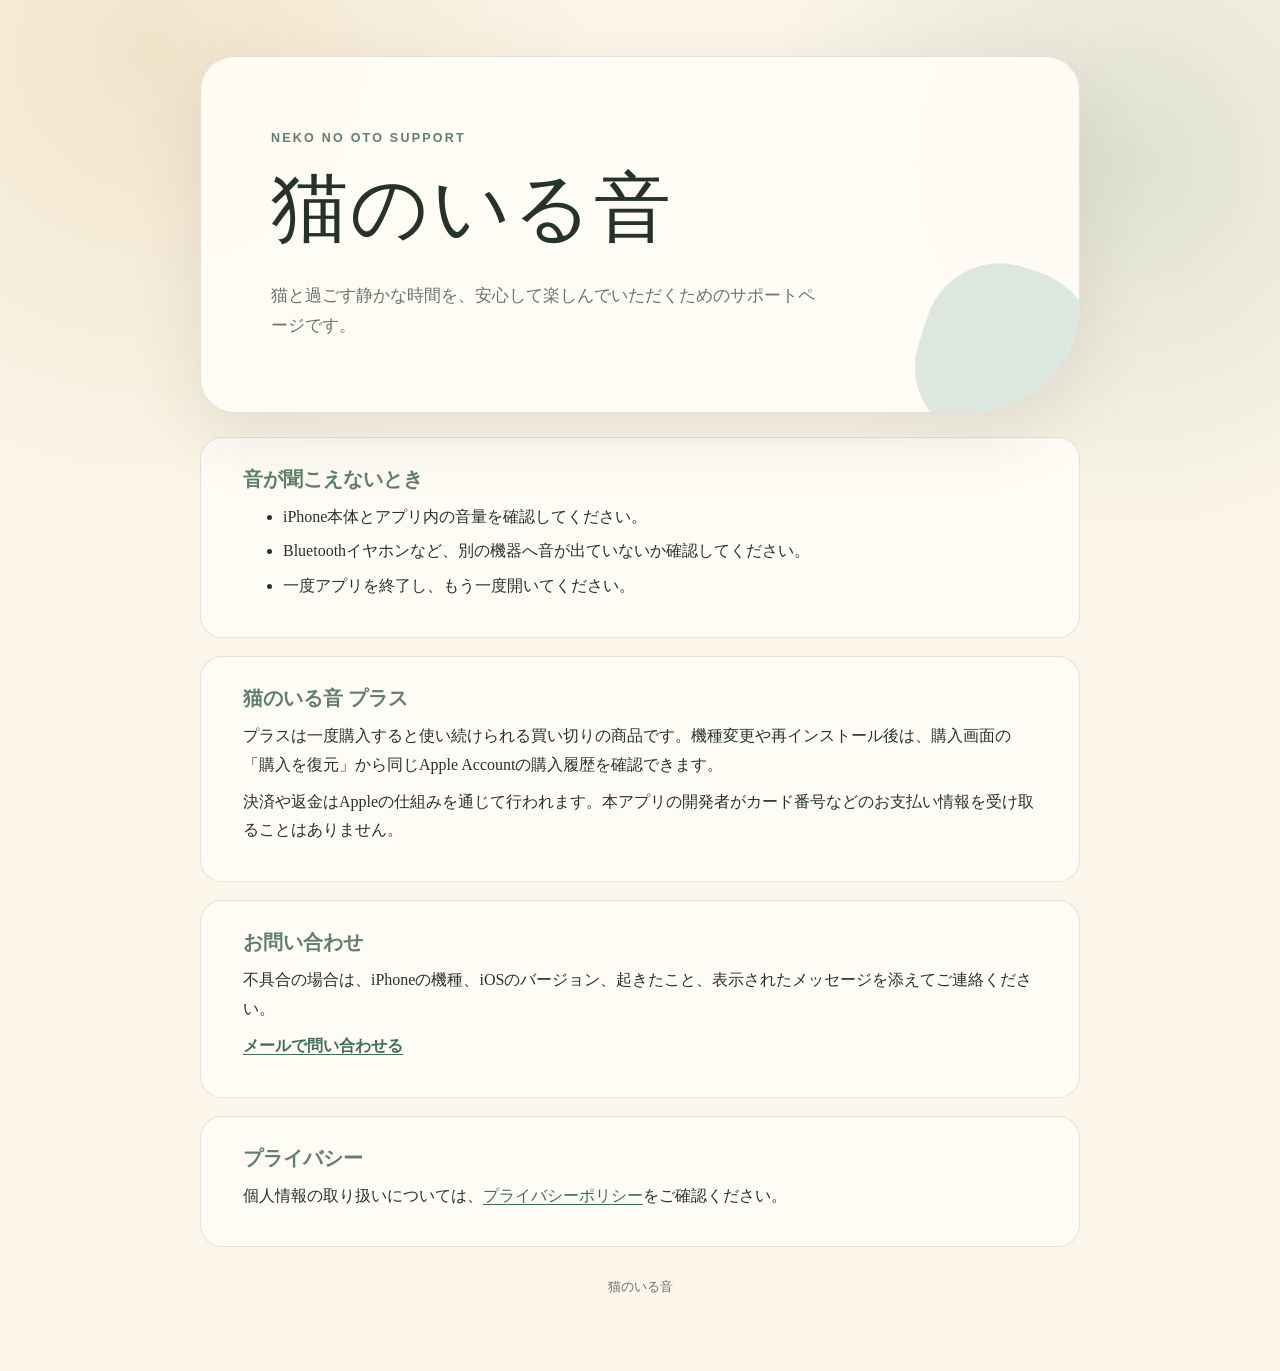
==== index.html @ 0174dd04 "Support and privacy pages for 猫のいる音 Co-Authored-By: Claude Opus 5 <noreply@anthropic.com>" ====
<!doctype html>
<html lang="ja">
  <head>
    <meta charset="utf-8" />
    <meta name="viewport" content="width=device-width, initial-scale=1" />
    <meta name="description" content="iPhoneアプリ「猫のいる音」のサポートページです。" />
    <title>猫のいる音 | サポート</title>
    <link rel="stylesheet" href="styles.css" />
  </head>
  <body>
    <div class="shell">
      <header class="hero">
        <p class="eyebrow">Neko No Oto Support</p>
        <h1>猫のいる音</h1>
        <p class="lead">猫と過ごす静かな時間を、安心して楽しんでいただくためのサポートページです。</p>
      </header>

      <main>
        <section class="card">
          <h2>音が聞こえないとき</h2>
          <ul>
            <li>iPhone本体とアプリ内の音量を確認してください。</li>
            <li>Bluetoothイヤホンなど、別の機器へ音が出ていないか確認してください。</li>
            <li>一度アプリを終了し、もう一度開いてください。</li>
          </ul>
        </section>

        <section class="card">
          <h2>猫のいる音 プラス</h2>
          <p>プラスは一度購入すると使い続けられる買い切りの商品です。機種変更や再インストール後は、購入画面の「購入を復元」から同じApple Accountの購入履歴を確認できます。</p>
          <p>決済や返金はAppleの仕組みを通じて行われます。本アプリの開発者がカード番号などのお支払い情報を受け取ることはありません。</p>
        </section>

        <section class="card">
          <h2>お問い合わせ</h2>
          <p>不具合の場合は、iPhoneの機種、iOSのバージョン、起きたこと、表示されたメッセージを添えてご連絡ください。</p>
          <p><a class="contact" href="&#109;&#97;&#105;&#108;&#116;&#111;&#58;&#110;&#97;&#107;&#97;&#116;&#97;&#49;&#54;&#50;&#64;&#104;&#111;&#116;&#109;&#97;&#105;&#108;&#46;&#99;&#111;&#109;?subject=%E7%8C%AB%E3%81%AE%E3%81%84%E3%82%8B%E9%9F%B3%20%E3%81%8A%E5%95%8F%E3%81%84%E5%90%88%E3%82%8F%E3%81%9B">メールで問い合わせる</a></p>
        </section>

        <section class="card">
          <h2>プライバシー</h2>
          <p>個人情報の取り扱いについては、<a href="privacy.html">プライバシーポリシー</a>をご確認ください。</p>
        </section>
      </main>

      <footer>猫のいる音</footer>
    </div>
  </body>
</html>
---- styles.css ----
:root {
  color-scheme: light;
  --ink: #25332c;
  --muted: #67756d;
  --cream: #fbf6e9;
  --paper: rgba(255, 253, 247, 0.9);
  --sage: #607f6d;
  --sage-soft: #dce8df;
  --gold: #c79a52;
  --line: rgba(37, 51, 44, 0.13);
}

* {
  box-sizing: border-box;
}

body {
  margin: 0;
  color: var(--ink);
  font-family: "Yu Mincho", "Hiragino Mincho ProN", "Noto Serif JP", serif;
  line-height: 1.8;
  background:
    radial-gradient(circle at 12% 4%, rgba(199, 154, 82, 0.2), transparent 28rem),
    radial-gradient(circle at 88% 12%, rgba(96, 127, 109, 0.18), transparent 24rem),
    var(--cream);
}

a {
  color: #3f6e57;
  text-underline-offset: 0.18em;
}

.shell {
  width: min(880px, calc(100% - 32px));
  margin: 0 auto;
  padding: 56px 0 72px;
}

.hero {
  position: relative;
  overflow: hidden;
  padding: clamp(34px, 7vw, 70px);
  border: 1px solid var(--line);
  border-radius: 34px 34px 110px 34px;
  background: var(--paper);
  box-shadow: 0 24px 70px rgba(70, 67, 52, 0.12);
}

.hero::after {
  position: absolute;
  right: -20px;
  bottom: -35px;
  width: 180px;
  height: 180px;
  border-radius: 46% 54% 55% 45%;
  background: var(--sage-soft);
  content: "";
  transform: rotate(18deg);
}

.eyebrow {
  margin: 0 0 8px;
  color: var(--sage);
  font-family: "Hiragino Kaku Gothic ProN", "Yu Gothic", sans-serif;
  font-size: 0.78rem;
  font-weight: 700;
  letter-spacing: 0.18em;
  text-transform: uppercase;
}

h1,
h2 {
  line-height: 1.35;
}

h1 {
  margin: 0;
  font-size: clamp(2.25rem, 9vw, 4.8rem);
  font-weight: 500;
  letter-spacing: 0.03em;
}

.lead {
  position: relative;
  z-index: 1;
  max-width: 34rem;
  margin: 20px 0 0;
  color: var(--muted);
  font-size: 1.05rem;
}

main {
  display: grid;
  gap: 18px;
  margin-top: 24px;
}

.card {
  padding: 28px clamp(24px, 5vw, 42px);
  border: 1px solid var(--line);
  border-radius: 22px;
  background: var(--paper);
}

.card h2 {
  margin: 0 0 10px;
  color: var(--sage);
  font-size: 1.25rem;
}

.card p,
.card ul {
  margin-top: 8px;
  margin-bottom: 8px;
}

.card li + li {
  margin-top: 6px;
}

.contact {
  overflow-wrap: anywhere;
  font-family: "Hiragino Kaku Gothic ProN", "Yu Gothic", sans-serif;
  font-weight: 700;
}

footer {
  padding: 28px 8px 0;
  color: var(--muted);
  font-family: "Hiragino Kaku Gothic ProN", "Yu Gothic", sans-serif;
  font-size: 0.82rem;
  text-align: center;
}

@media (max-width: 560px) {
  .shell {
    padding-top: 22px;
  }

  .hero {
    border-radius: 24px 24px 70px 24px;
  }
}
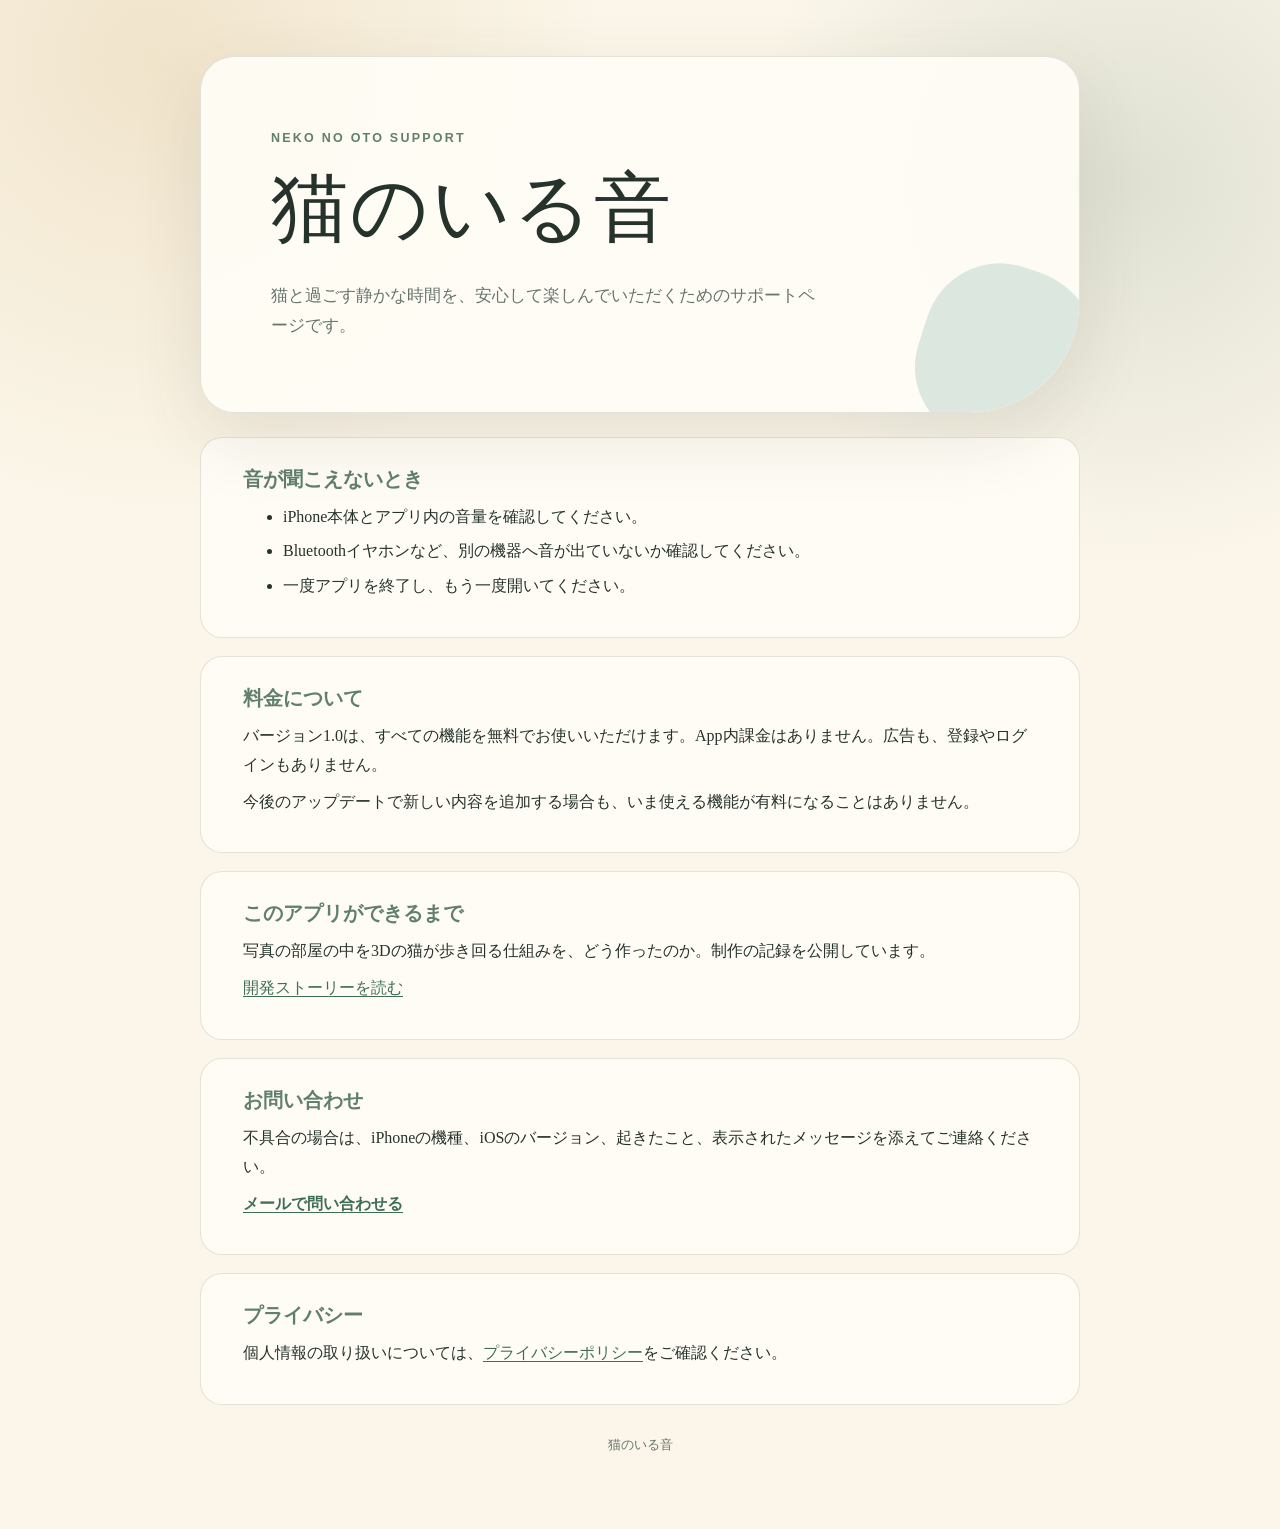
==== commit 31dce001: "Publish the development story, and describe a free 1.0 1.0 ships with no in-app purchase, so the sup" ====
--- a/index.html
+++ b/index.html
@@ -26,9 +26,15 @@
         </section>
 
         <section class="card">
-          <h2>猫のいる音 プラス</h2>
-          <p>プラスは一度購入すると使い続けられる買い切りの商品です。機種変更や再インストール後は、購入画面の「購入を復元」から同じApple Accountの購入履歴を確認できます。</p>
-          <p>決済や返金はAppleの仕組みを通じて行われます。本アプリの開発者がカード番号などのお支払い情報を受け取ることはありません。</p>
+          <h2>料金について</h2>
+          <p>バージョン1.0は、すべての機能を無料でお使いいただけます。App内課金はありません。広告も、登録やログインもありません。</p>
+          <p>今後のアップデートで新しい内容を追加する場合も、いま使える機能が有料になることはありません。</p>
+        </section>
+
+        <section class="card">
+          <h2>このアプリができるまで</h2>
+          <p>写真の部屋の中を3Dの猫が歩き回る仕組みを、どう作ったのか。制作の記録を公開しています。</p>
+          <p><a href="development-story-ja.html">開発ストーリーを読む</a></p>
         </section>
 
         <section class="card">
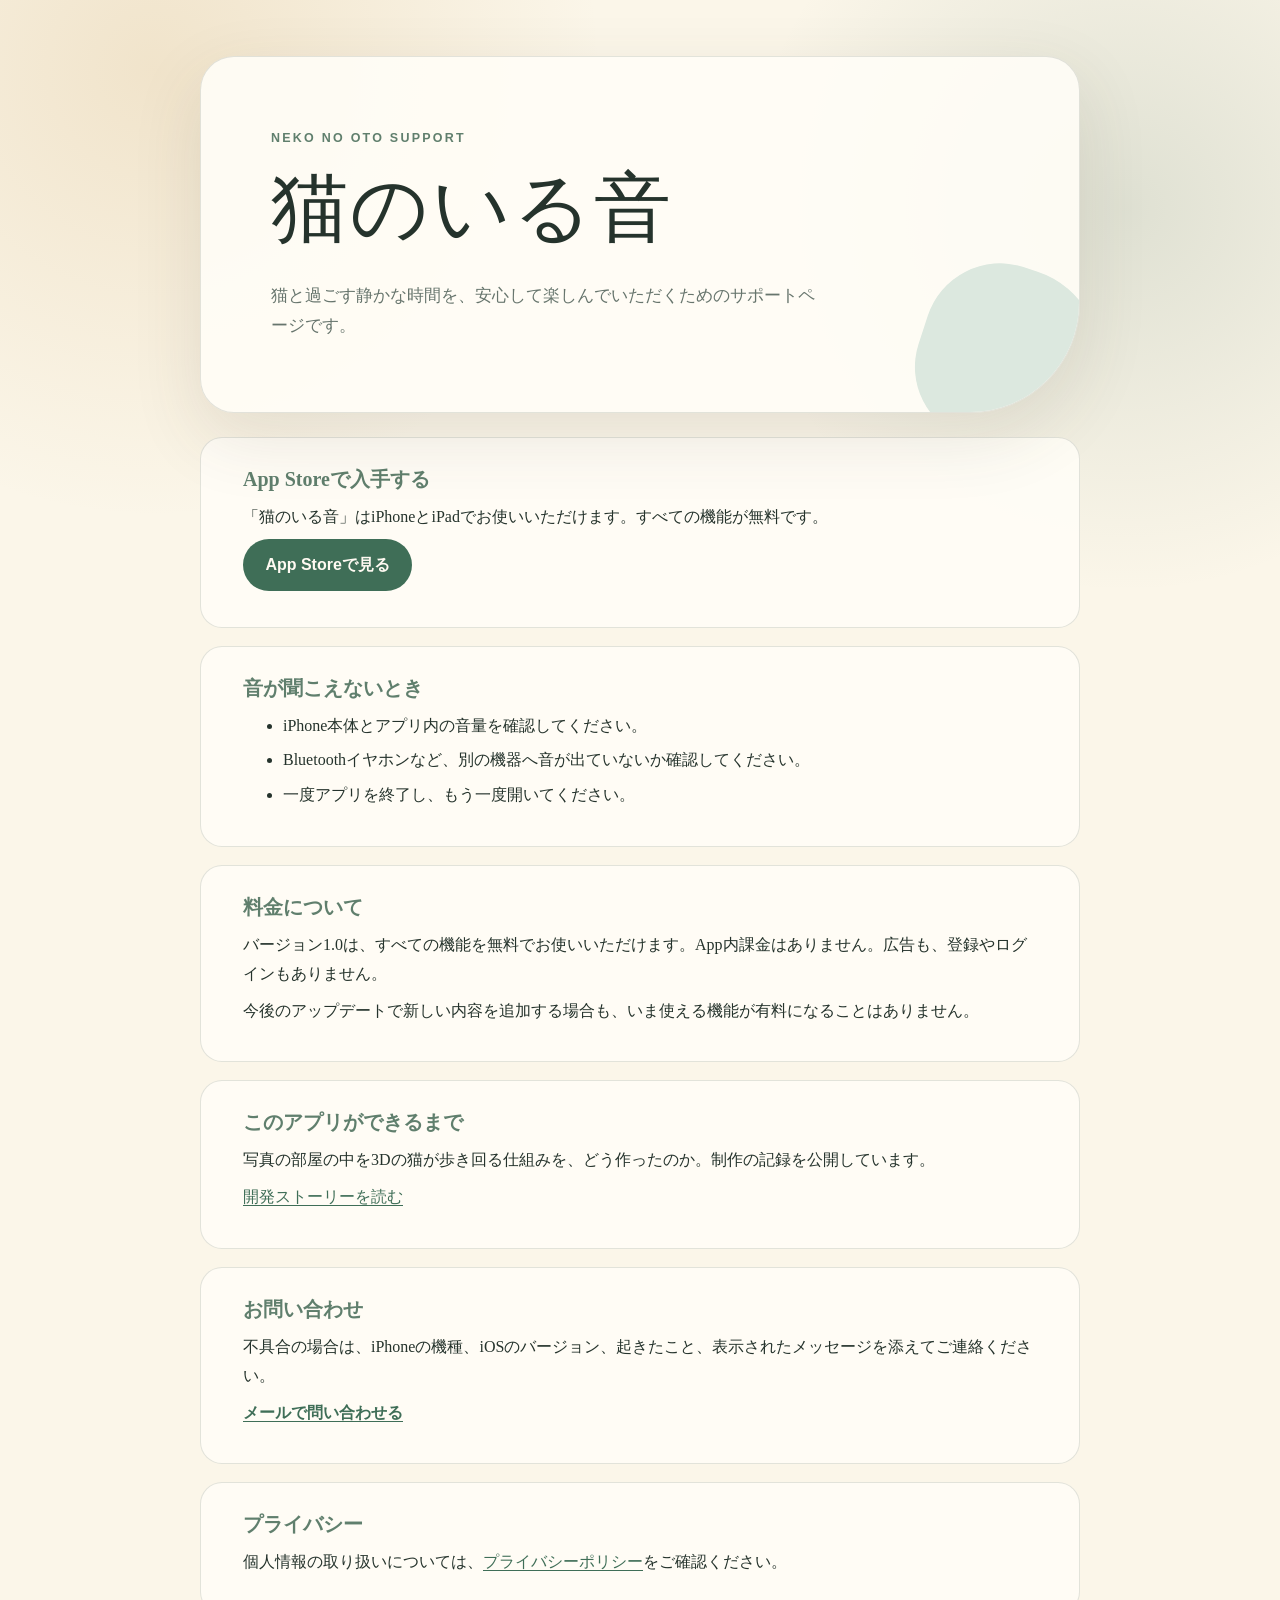
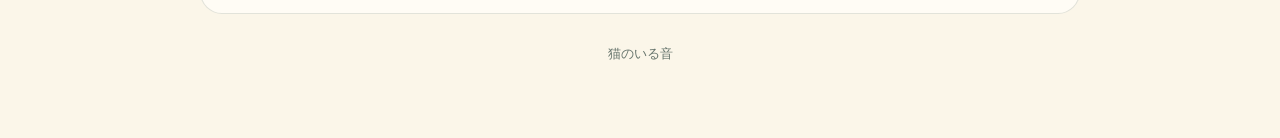
==== commit 76974fde: "The app is out: link to it, and record the release Co-Authored-By: Claude Opus 5 <noreply@anthropic." ====
--- a/index.html
+++ b/index.html
@@ -5,7 +5,7 @@
     <meta name="viewport" content="width=device-width, initial-scale=1" />
     <meta name="description" content="iPhoneアプリ「猫のいる音」のサポートページです。" />
     <title>猫のいる音 | サポート</title>
-    <link rel="stylesheet" href="styles.css" />
+    <link rel="stylesheet" href="styles.css?v=20261002-2" />
   </head>
   <body>
     <div class="shell">
@@ -16,6 +16,12 @@
       </header>
 
       <main>
+        <section class="card">
+          <h2>App Storeで入手する</h2>
+          <p>「猫のいる音」はiPhoneとiPadでお使いいただけます。すべての機能が無料です。</p>
+          <p><a class="store" href="https://apps.apple.com/jp/app/id6818069970">App Storeで見る</a></p>
+        </section>
+
         <section class="card">
           <h2>音が聞こえないとき</h2>
           <ul>
--- a/styles.css
+++ b/styles.css
@@ -90,9 +90,15 @@
 }
 
 main {
-  display: grid;
+  display: flex;
+  flex-direction: column;
+  min-width: 0;
   gap: 18px;
   margin-top: 24px;
+}
+
+main > * {
+  min-width: 0;
 }
 
 .card {
@@ -124,6 +130,23 @@
   font-weight: 700;
 }
 
+/* The one link people are most likely to want: a filled button rather than a line of text. */
+.store {
+  display: inline-block;
+  padding: 0.7em 1.4em;
+  border-radius: 999px;
+  background: #3f6e57;
+  color: #fffaf2;
+  font-family: "Hiragino Kaku Gothic ProN", "Yu Gothic", sans-serif;
+  font-weight: 700;
+  text-decoration: none;
+}
+
+.store:hover,
+.store:focus-visible {
+  background: #345c48;
+}
+
 footer {
   padding: 28px 8px 0;
   color: var(--muted);
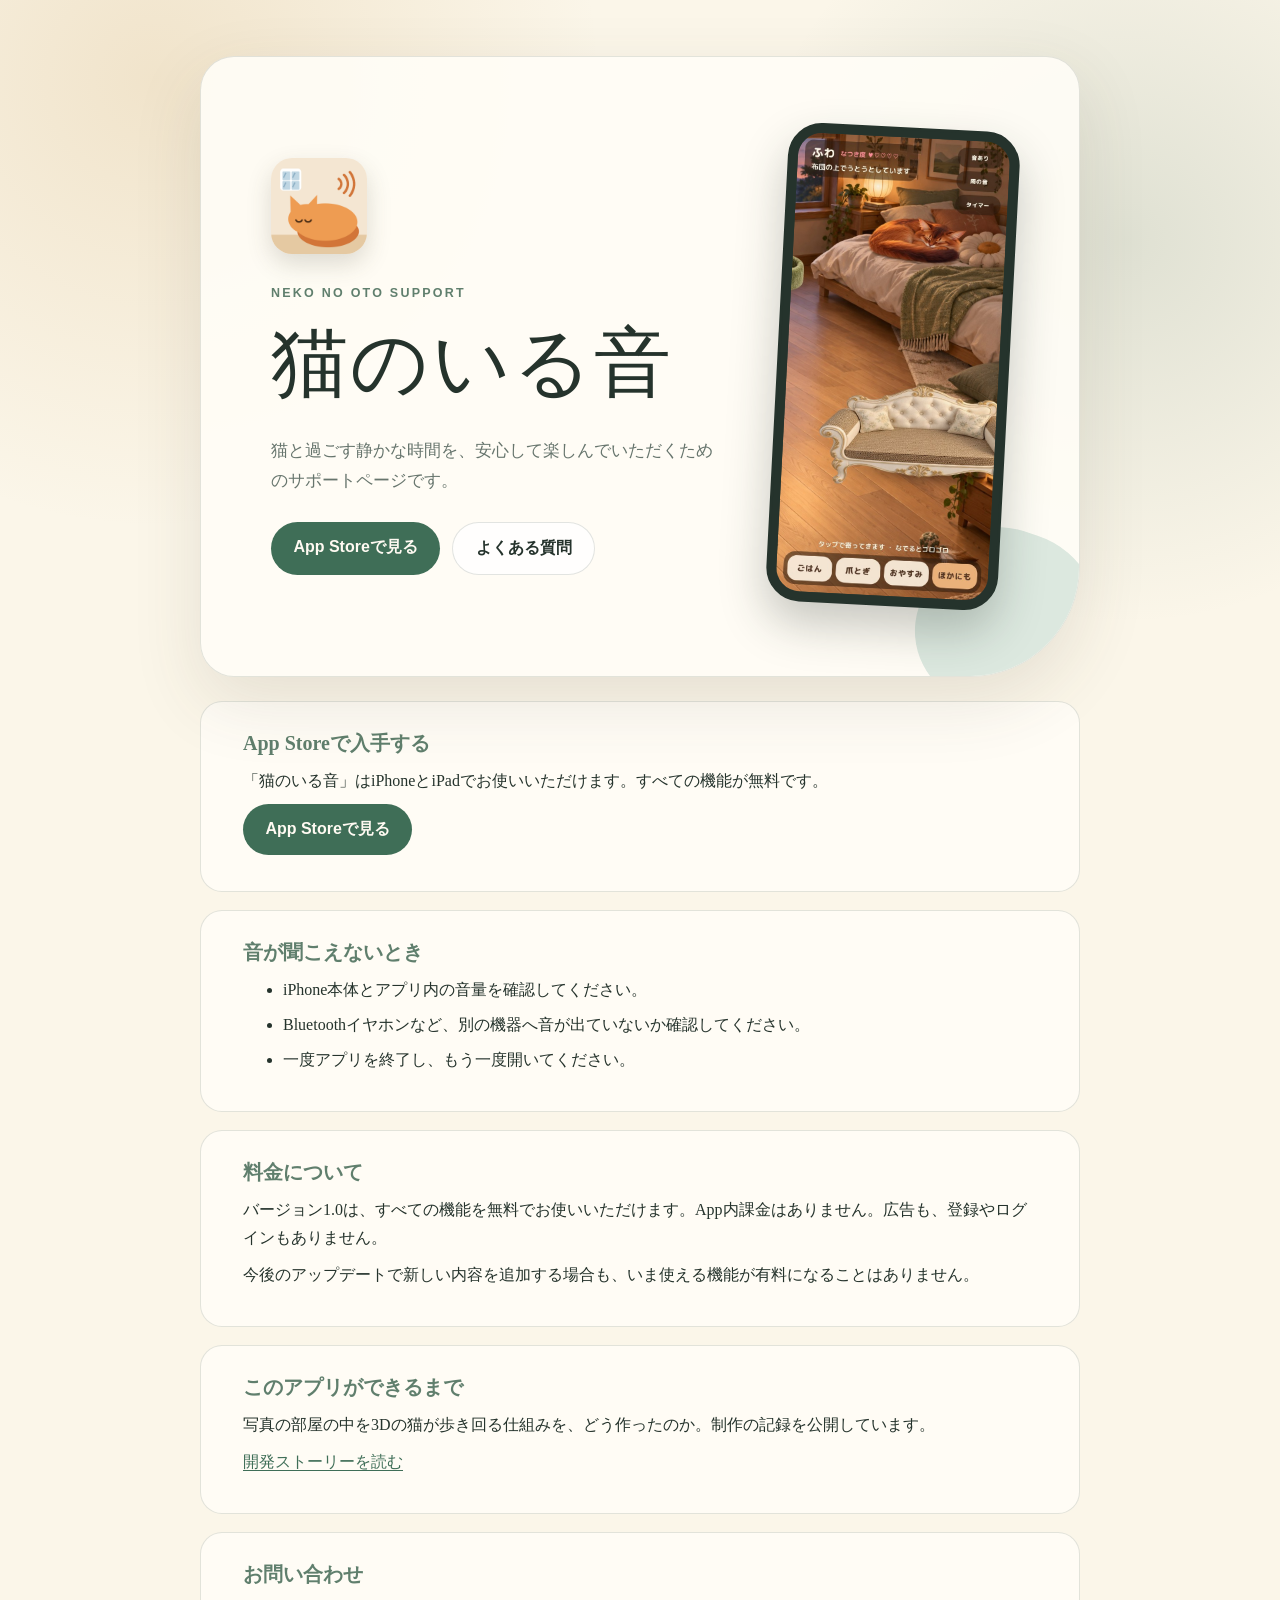
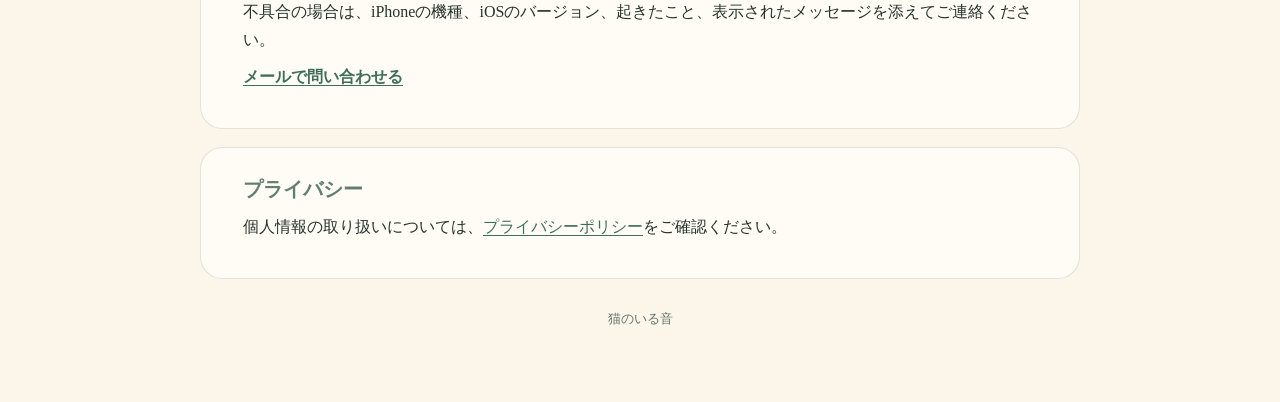
==== commit d549a22c: "Show the app in the support site's header A visitor arriving from the App Store saw only a title. No" ====
--- a/index.html
+++ b/index.html
@@ -5,14 +5,28 @@
     <meta name="viewport" content="width=device-width, initial-scale=1" />
     <meta name="description" content="iPhoneアプリ「猫のいる音」のサポートページです。" />
     <title>猫のいる音 | サポート</title>
-    <link rel="stylesheet" href="styles.css?v=20261002-2" />
+    <link rel="icon" href="favicon.ico" sizes="48x48" />
+    <link rel="icon" type="image/png" href="favicon-32.png" sizes="32x32" />
+    <link rel="icon" type="image/png" href="favicon-16.png" sizes="16x16" />
+    <link rel="apple-touch-icon" href="apple-touch-icon.png" />
+    <link rel="stylesheet" href="styles.css?v=20261008-3" />
   </head>
   <body>
     <div class="shell">
       <header class="hero">
-        <p class="eyebrow">Neko No Oto Support</p>
-        <h1>猫のいる音</h1>
-        <p class="lead">猫と過ごす静かな時間を、安心して楽しんでいただくためのサポートページです。</p>
+        <div class="hero-text">
+          <img class="hero-icon" src="assets/app-icon.png" alt="" width="96" height="96" />
+          <p class="eyebrow">Neko No Oto Support</p>
+          <h1>猫のいる音</h1>
+          <p class="lead">猫と過ごす静かな時間を、安心して楽しんでいただくためのサポートページです。</p>
+          <p class="hero-actions">
+            <a class="store" href="https://apps.apple.com/jp/app/id6818069970">App Storeで見る</a>
+            <a class="ghost" href="#faq">よくある質問</a>
+          </p>
+        </div>
+        <div class="hero-phone" aria-hidden="true">
+          <div class="phone"><img src="assets/4-sleep.jpg" alt="" loading="lazy" /></div>
+        </div>
       </header>
 
       <main>
@@ -22,7 +36,7 @@
           <p><a class="store" href="https://apps.apple.com/jp/app/id6818069970">App Storeで見る</a></p>
         </section>
 
-        <section class="card">
+        <section class="card" id="faq">
           <h2>音が聞こえないとき</h2>
           <ul>
             <li>iPhone本体とアプリ内の音量を確認してください。</li>
--- a/styles.css
+++ b/styles.css
@@ -164,3 +164,117 @@
     border-radius: 24px 24px 70px 24px;
   }
 }
+
+/* The diagram sits inside the article's own column, like every other figure. It is a preview at
+   this size: tapping it opens the file, where a browser can zoom as far as anyone wants. */
+.arch-figure {
+  margin: 1.6em 0;
+  width: 100%;
+}
+
+.arch-frame {
+  display: block;
+  border-radius: 16px;
+  background: #ffffff;
+  border: 1px solid var(--line);
+  overflow: hidden;
+}
+
+.arch-frame img {
+  display: block;
+  width: 100%;
+  height: auto;
+}
+
+.arch-figure figcaption {
+  margin-top: 0.7em;
+  color: var(--muted);
+  font-size: 0.85rem;
+  text-align: center;
+}
+
+/* The header carries the icon, the name and a phone showing the app, so a first-time visitor can see
+   what this is before reading a word. Two columns on a desktop; stacked, phone last, on a narrow one. */
+.hero {
+  display: flex;
+  align-items: center;
+  gap: clamp(20px, 4vw, 56px);
+}
+
+.hero-text {
+  position: relative;
+  z-index: 1;
+  flex: 1 1 auto;
+  min-width: 0;
+}
+
+.hero-icon {
+  width: clamp(64px, 11vw, 96px);
+  height: auto;
+  margin-bottom: 18px;
+  border-radius: 22%;
+  box-shadow: 0 10px 24px rgba(70, 67, 52, 0.18);
+}
+
+.hero-actions {
+  display: flex;
+  flex-wrap: wrap;
+  gap: 12px;
+  margin: 26px 0 0;
+}
+
+.ghost {
+  display: inline-block;
+  padding: 0.7em 1.4em;
+  border: 1px solid var(--line);
+  border-radius: 999px;
+  background: rgba(255, 255, 255, 0.75);
+  color: var(--ink);
+  font-family: "Hiragino Kaku Gothic ProN", "Yu Gothic", sans-serif;
+  font-weight: 700;
+  text-decoration: none;
+}
+
+.ghost:hover,
+.ghost:focus-visible {
+  background: #ffffff;
+}
+
+.hero-phone {
+  position: relative;
+  z-index: 1;
+  flex: 0 0 auto;
+  width: clamp(150px, 26vw, 232px);
+}
+
+/* A phone drawn in CSS rather than shipped as a picture frame: it stays sharp at any size, and the
+   screenshot inside it can be swapped by changing one img. */
+.phone {
+  overflow: hidden;
+  padding: 7px;
+  border: 3px solid #25332c;
+  border-radius: 34px;
+  background: #25332c;
+  box-shadow: 0 22px 46px rgba(37, 51, 44, 0.26);
+  transform: rotate(3deg);
+}
+
+.phone img {
+  display: block;
+  width: 100%;
+  height: auto;
+  border-radius: 24px;
+}
+
+@media (max-width: 720px) {
+  .hero {
+    flex-direction: column;
+    align-items: flex-start;
+  }
+
+  .hero-phone {
+    width: min(210px, 56%);
+    align-self: center;
+    margin-top: 10px;
+  }
+}
